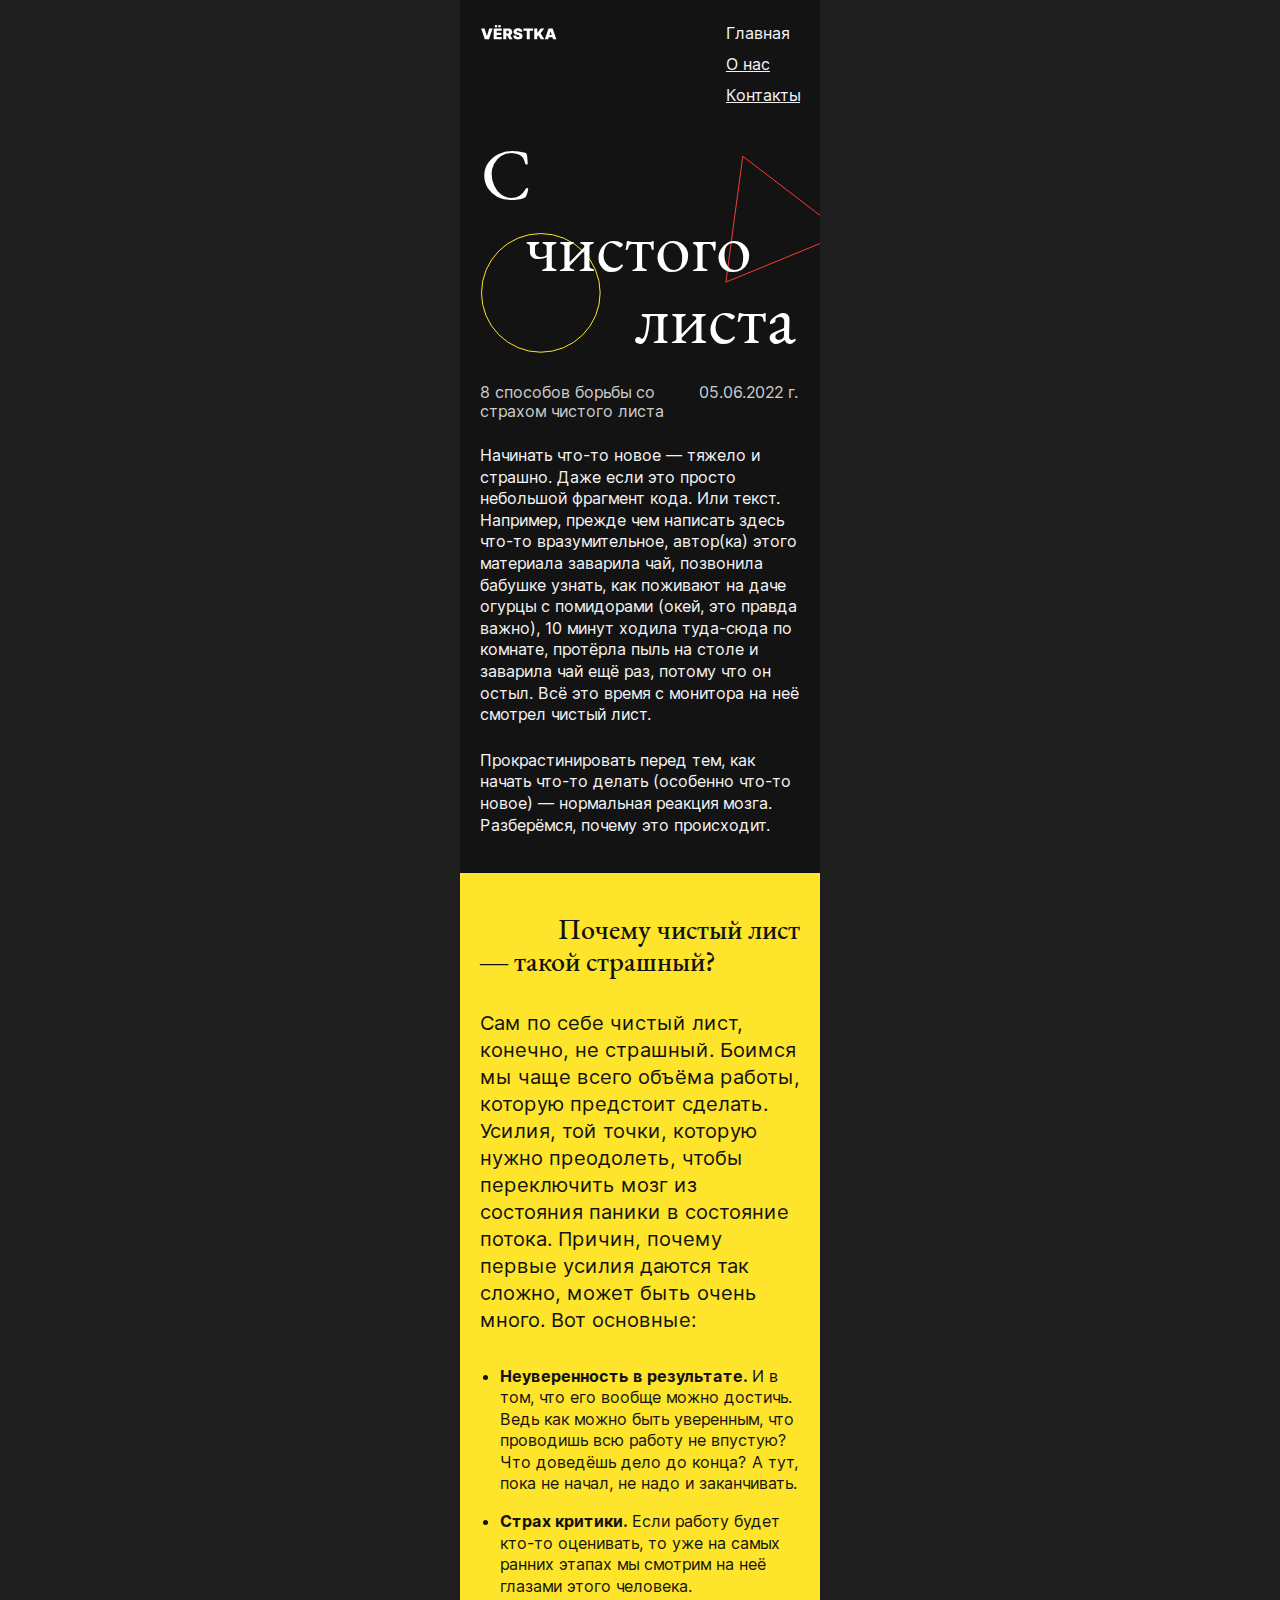
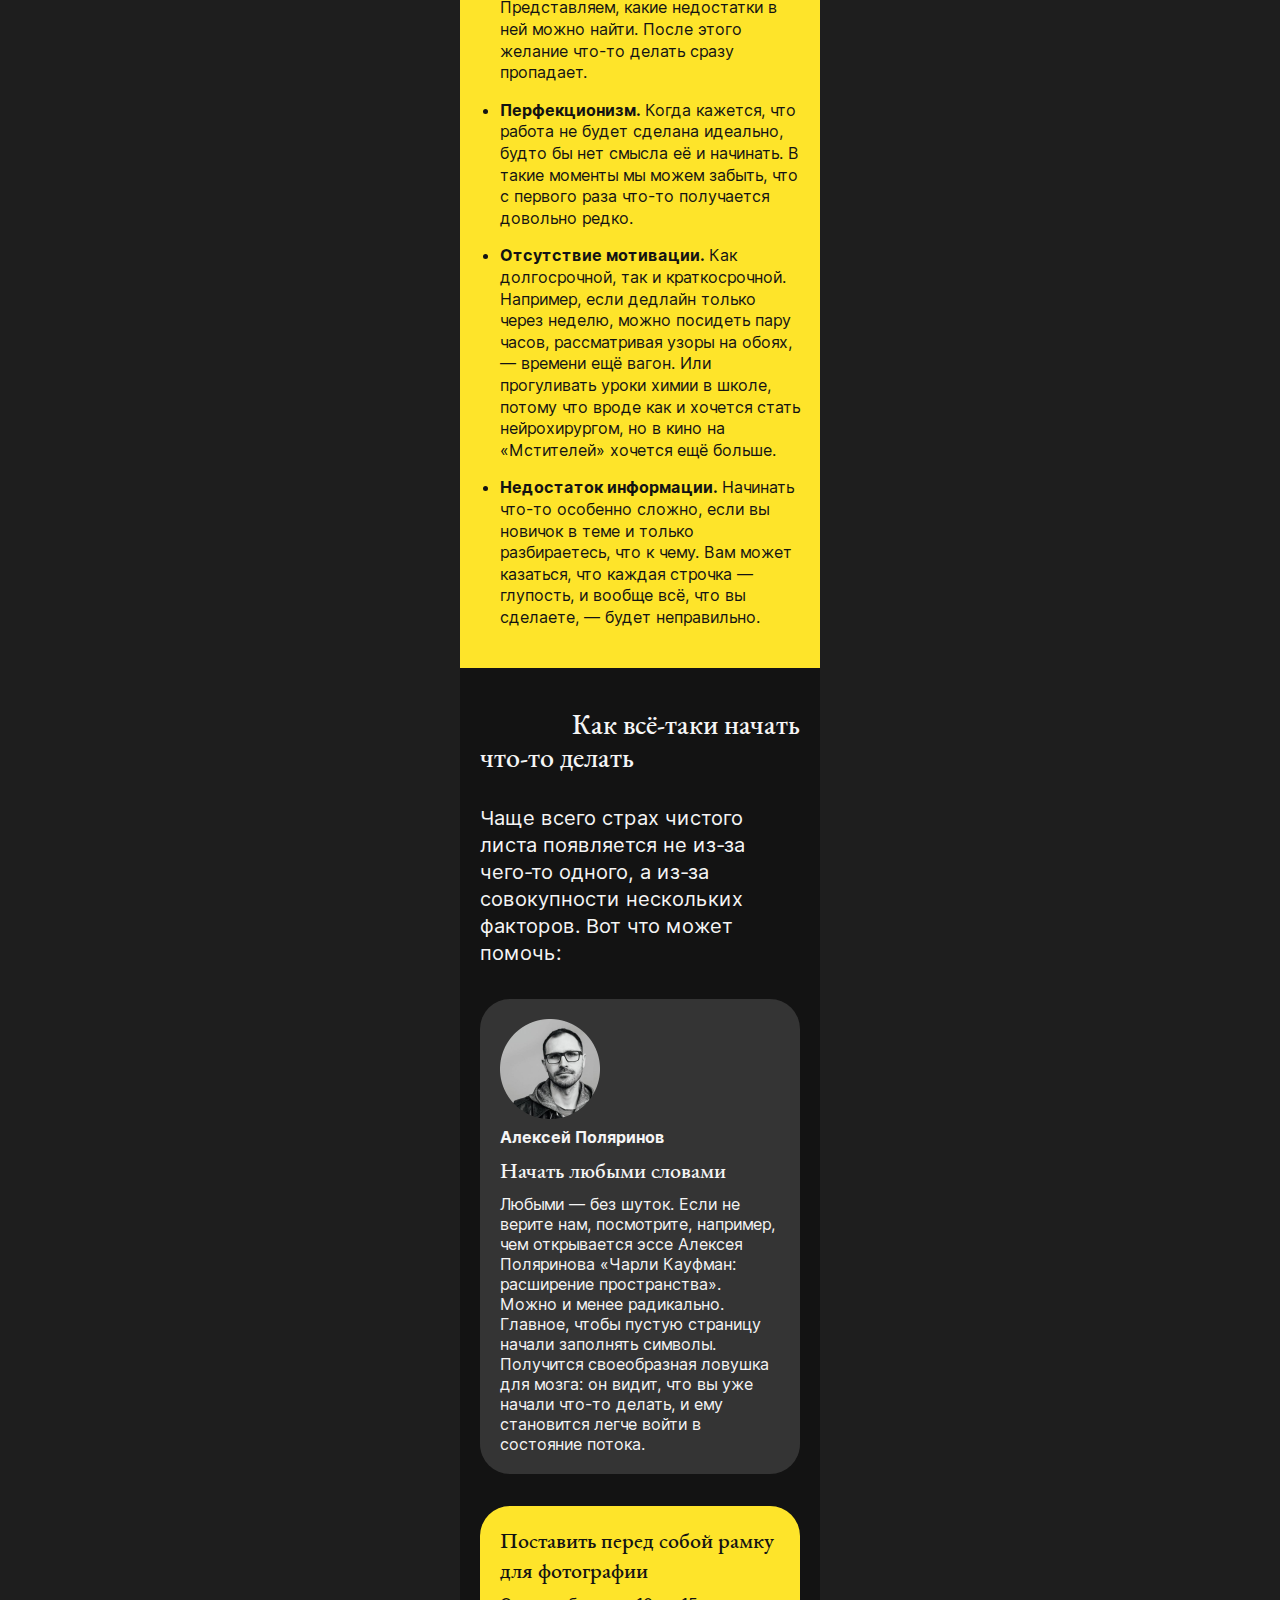
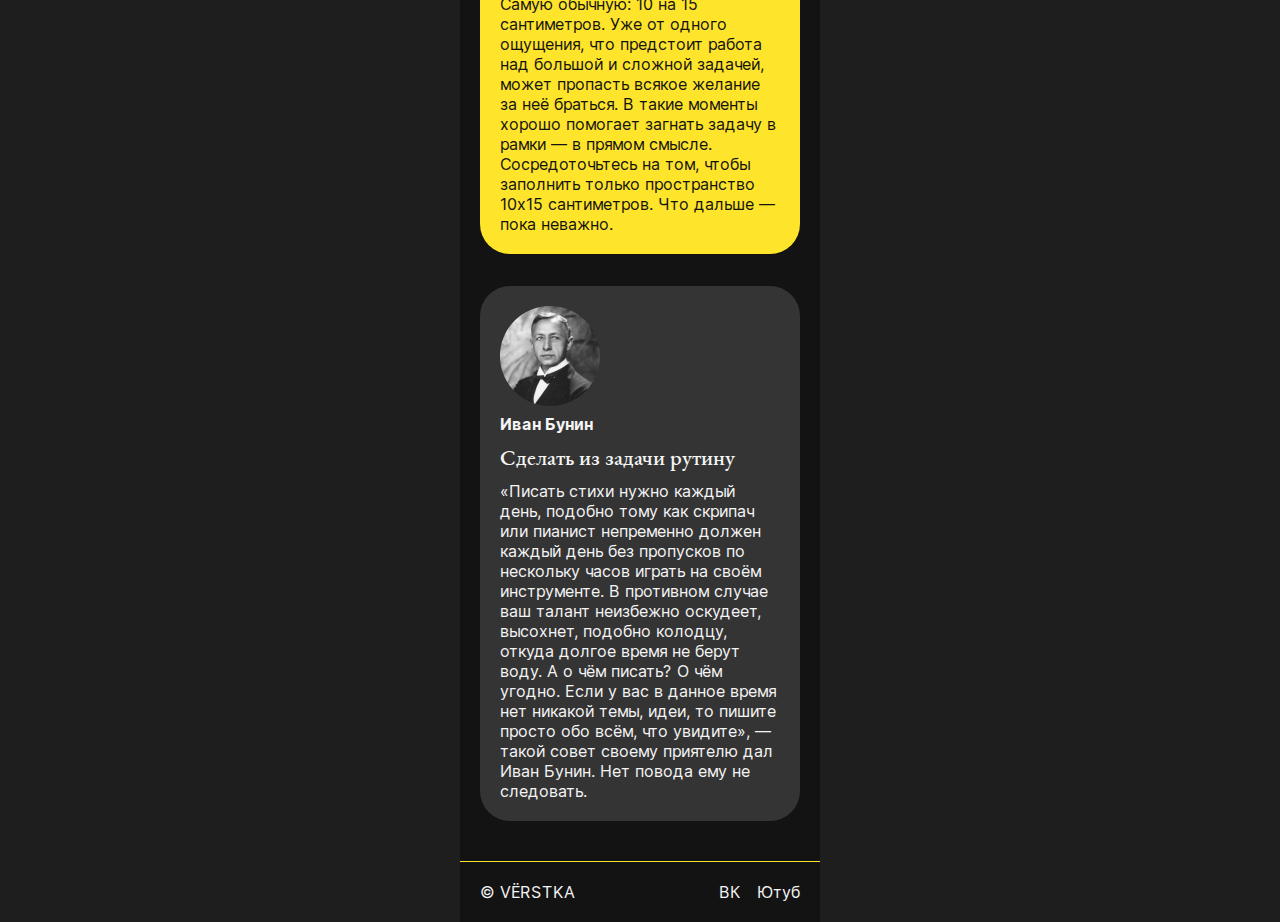
==== index.html @ 7821f0da "first iteration" ====
<!DOCTYPE html>
<html lang="ru">
<head>
    <meta charset="UTF-8">
    <title>С чистого листа</title>
    <link rel="stylesheet" href="fonts/fonts.css">
    <link rel="stylesheet" href="styles/style.css">
</head>
<body>
  <header class="header content-section content-section-theme-dark">
    <a class="header__logo">
      <img class="header__logo-image" src="images/logo.svg" alt="Логотип">
    </a>
    <nav>
      <ul class="header__menu-list">
        <li class="header__menu-item">
          <a class="header__menu-item_active" href="#0">Главная</a>
        </li>
        <li class="header__menu-item">
          <a class="header__menu-link">О нас</a>
        </li>
        <li class="header__menu-item">
          <a class="header__menu-link">Контакты</a>
        </li>
      </ul>
    </nav>
  </header>
  <main>
    <section class="cover content-section content-section-theme-dark">
      <h1 class="cover__title">
        <span class="accent-span">С</span>
        <span class="accent-span text-center">чистого</span>
        <span class="accent-span text-right">листа</span>
      </h1>
    </section>
    <section class="intro content-section content-section-theme-dark">
      <div class="intro__heading">
        <h1 class="intro__title">8 способов борьбы со страхом чистого листа</h1>
        <time class="intro__date">05.06.2022 г.</time>
      </div>
      <div class="intro__main-text">
        <p class="intro__main-text">Начинать что-то новое — тяжело и страшно. Даже если это просто небольшой фрагмент кода. Или текст. Например, прежде чем написать здесь что-то вразумительное, автор(ка) этого материала заварила чай, позвонила бабушке узнать, как поживают на даче огурцы с помидорами (окей, это правда важно), 10 минут ходила туда-сюда по комнате, протёрла пыль на столе и заварила чай ещё раз, потому что он остыл. Всё это время с монитора на неё смотрел чистый лист.</p>
        <p class="intro__main-text">Прокрастинировать перед тем, как начать что-то делать (особенно что-то новое) — нормальная реакция мозга. Разберёмся, почему это происходит.</p>
      </div>
    </section>
    <section class="reasons content-section content-section-theme-bright">
      <h2 class="content-section__subtitle">
        <span class="accent-span text-right">Почему чистый лист</span> 
        <span class="accent-span">— такой cтрашный?</span>
      </h2>
      <p class="content-section__introduction">Сам по себе чистый лист, конечно, не страшный. Боимся мы чаще всего объёма работы, которую предстоит сделать. Усилия, той точки, которую нужно преодолеть, чтобы переключить мозг из состояния паники в состояние потока. Причин, почему первые усилия даются так сложно, может быть очень много. Вот основные:</p>
      <ul class="content-section__list">
        <li class="content-section__list-item"><span class="content-section__list-accent">Неуверенность в результате.</span> И в том, что его вообще можно достичь. Ведь как можно быть уверенным, что проводишь всю работу не впустую? Что доведёшь дело до конца? А тут, пока не начал, не надо и заканчивать.</li>
        <li class="content-section__list-item"><span class="content-section__list-accent">Страх критики.</span> Если работу будет кто-то оценивать, то уже на самых ранних этапах мы смотрим на неё глазами этого человека. Представляем, какие недостатки в ней можно найти. После этого желание что-то делать сразу пропадает.</li>
        <li class="content-section__list-item"><span class="content-section__list-accent">Перфекционизм.</span> Когда кажется, что работа не будет сделана идеально, будто бы нет смысла её и начинать. В такие моменты мы можем забыть, что с первого раза что-то получается довольно редко.</li>
        <li class="content-section__list-item"><span class="content-section__list-accent">Отсутствие мотивации.</span> Как долгосрочной, так и краткосрочной. Например, если дедлайн только через неделю, можно посидеть пару часов, рассматривая узоры на обоях, — времени ещё вагон. Или прогуливать уроки химии в школе, потому что вроде как и хочется стать нейрохирургом, но в кино на «Мстителей» хочется ещё больше.</li>
        <li class="content-section__list-item"><span class="content-section__list-accent">Недостаток информации.</span> Начинать что-то особенно сложно, если вы новичок в теме и только разбираетесь, что к чему. Вам может казаться, что каждая строчка — глупость, и вообще всё, что вы сделаете, — будет неправильно.</li>
      </ul>
    </section>
    <section class="how-to content-section content-section-theme-dark"> 
      <h2 class="content-section__subtitle">
        <span class="accent-span text-right">Как всё-таки начать</span> 
        <span class="accent-span">что-то делать</span>
      </h2>
      <p class="content-section__introduction">Чаще всего страх чистого листа появляется не из-за чего-то одного, а из-за совокупности нескольких факторов. Вот что может помочь:</p>
      <ul class="cards-list">
        <li class="card">
          <article class="card_theme_dark card_author_main">
            <div class="card__author">
              <img class="card__author-photo" src="images/polyarinov.png">
              <p class="card__author-name">Алексей Поляринов</p>
            </div>           
            <div class="card__content">
              <h1 class="card__title">Начать любыми словами</h1>
              <p class="card__text">Любыми — без шуток. Если не верите нам, посмотрите, например, чем открывается эссе Алексея Поляринова «Чарли Кауфман: расширение пространства». Можно и менее радикально. Главное, чтобы пустую страницу начали заполнять символы. Получится своеобразная ловушка для мозга: он видит, что вы уже начали что-то делать, и ему становится легче войти в состояние потока.</p>
            </div>
          </article>
        </li>
        <li class="card">
          <article class="content-section-theme-bright card_text-only">
            <div class="card__content">
              <h1 class="card__title__bright">Поставить перед собой рамку для фотографии</h1>
              <p>Самую обычную: 10 на 15 сантиметров. Уже от одного ощущения, что предстоит работа над большой и сложной задачей, может пропасть всякое желание за неё браться. В такие моменты хорошо помогает загнать задачу в рамки — в прямом смысле. Сосредоточьтесь на том, чтобы заполнить только пространство 10х15 сантиметров. Что дальше — пока неважно.</p>
            </div>
          </article>
        </li>
        <li class="card">
          <article class="card_theme_dark card_author_main">
            <div class="card__author">
              <img class="card__author-photo" src="images/bunin.png">
              <p class="card__author-name">Иван Бунин</p>
            </div>
            <div class="card__content">
              <h1 class="card__title">Сделать из задачи рутину</h1>
              <p class="card__text">«Писать стихи нужно каждый день, подобно тому как скрипач или пианист непременно должен каждый день без пропусков по нескольку часов играть на своём инструменте. В противном случае ваш талант неизбежно оскудеет, высохнет, подобно колодцу, откуда долгое время не берут воду. А о чём писать? О чём угодно. Если у вас в данное время нет никакой темы, идеи, то пишите просто обо всём, что увидите», — такой совет своему приятелю дал Иван Бунин. Нет повода ему не следовать.</p>
            </div>
          </article>
        </li>
      </ul>
    </section>
    </main>
    <footer class="footer content-section content-section-theme-dark">
      <p class="footer__copy">© VЁRSTKA</p>
      <ul class="footer__links">
        <li>
          <a>ВК</a>
        </li>
        <li>
          </a>Ютуб</a>
        </li>
      </ul>
    </footer>
</body>
</html>
---- fonts/fonts.css ----
@font-face {
    font-family: 'EB Garamond';
    font-weight: 500;
    src: url('ebgaramondmedium.woff2') format('woff2'),
        url('ebgaramondmedium.woff') format('woff'),
        url('ebgaramondmedium.ttf') format('tff');
}

@font-face {
    font-family: 'EB Garamond';
    font-weight: 400;
    src: url('ebgaramondregular.woff2') format('woff2'),
        url('ebgaramondregular.woff') format('woff'),
        url('ebgaramondregular.ttf') format('tff');
}
@font-face {
    font-family: 'Inter';
    font-weight: 700;
    src: url('interbold.woff2') format('woff2'),
        url('interbold.woff') format('woff'),
        url('interbold.ttf') format('tff');
}

@font-face {
    font-family: 'Inter';
    font-weight: 400;
    src: url('interregular.woff2') format('woff2'),
        url('interregular.woff') format('woff'),
        url('interregular.ttf') format('tff');
}
---- styles/style.css ----
body {
  margin: 0;
  background-color: #1e1e1e;
  font-family: Inter, sans-serif;
}

h1,
h2,
h3,
h4,
h5,
h6,
p,
ul,
ol,
blockquote {
  margin: 0;
  padding: 0;
}

.content-section {
  box-sizing: border-box;
  width: 360px;
  margin: auto;
}

.content-section-theme-dark {
  color: #f5f5f5;
  background-color:#131313;
}

.content-section-theme-bright {
  color: #131313;
  background-color: #fee42a;
}

.accent-span {
  display: block;
}

.text-center {
  text-align: center;
}

.text-right {
  text-align: right;
}

.header {
  display: flex;
  justify-content: space-between;
  padding: 24px 20px;
}

.header__logo-image {
  width: 78.45px;
  height: 15.43px;
}

.header__menu-list {
  display: flex;
  flex-direction: column;
  gap: 12px;
  list-style: none;
  font-size: 16px;
  font-style: normal;
  font-weight: 400;
  line-height: 120%;
}

.header__menu-link {
  text-decoration: underline;
} 

.header__menu-item_active {
  text-decoration: none;
  color: #f5f5f5;
}

.cover {
  background-image: url('../images/cover.svg');
  background-size: 339px 198px;
  background-repeat: no-repeat;
  background-position: bottom right;
}

.cover__title {
  padding: 7px 24px 0px 21px;
  color: #fff;
  font-family: EB Garamond;
  line-height: 100%;
  font-size: 72px;
  font-style: normal;
  font-weight: 400;
}

.intro {
  display: flex;
  flex-direction: column;
  gap: 24px;
  padding: 30px 20px 37px;
}

.intro__heading {
  color: #ccc;
  display: flex;
  justify-content: space-between;
  align-items: flex-start;
}

.intro__title {
  width: 203px;
  font-size: 16px;
  font-style: normal;
  font-weight: 400;
  line-height: 120%;
}

.intro__date {
  width: 101px;
  font-size: 16px;
  font-style: normal;
  font-weight: 400;
  line-height: 120%;
}

.intro__main-text { 
  display: flex;
  flex-direction: column;
  gap: 24px;
  font-size: 16px;
  font-style: normal;
  font-weight: 400;
  line-height: 135%;
}

.reasons {
  display: flex;
  flex-direction: column;
  gap: 32px;
  padding: 40px 20px;
}

.content-section__subtitle {
  font-family: EB Garamond;
  font-size: 28px;
  font-weight: 500;
  font-style: normal;
  line-height: 115%;
}

.content-section__introduction {
  font-size: 20px;
  font-style: normal;
  font-weight: 400;
  line-height: 135%; 
}

.content-section__list {
  display: flex;
  flex-direction: column;
  gap: 16px;
  margin-left: 20px;
  font-size: 16px;
  font-style: normal;
  font-weight: 400;
  line-height: 135%;
}

.content-section__list-accent {
  font-size: 16px;
  font-style: normal;
  font-weight: 700;
  line-height: 135%;
}

.how-to {
  display: flex;
  flex-direction: column;
  gap: 32px;
  padding: 40px 20px;
}

.card {
  list-style: none;
}

.cards-list {
  display: flex;
  flex-direction: column;
  gap: 32px;
}

.card_theme_dark {
  background-color:#343434;
  color: #f5f5f5;
}

.card_author_main {
  display: flex;
  flex-direction: column;
  gap: 8px;
  border-radius: 30px;
  padding: 20px;
}

.card__author {
  display: flex;
  flex-direction: column;
  gap: 8px;
}

.card__author-photo {
  width: 100px;
  height: 100px;
}

.card__author-name {
  color: #F5F5F5;
  font-family: Inter;
  font-size: 16px;
  font-style: normal;
  font-weight: 700;
  line-height: 135%;
}

.card__title {
  color: #f5f5f5;
  font-family: EB Garamond;
  font-size: 22px;
  font-style: normal;
  font-weight: 500;
  line-height: 135%;
}

.card__content {
  font-family: Inter;
  display: flex;
  flex-direction: column;
  gap: 8px;
}

.card_text-only {
  padding: 20px;
  border-radius: 30px;
}

.card__title__bright {
  color: #131313;
  font-family: EB Garamond;
  font-size: 22px;
  font-weight: 500;
  line-height: 135%; 
}

.footer {
  display: flex;
  flex-direction: row;
  justify-content: space-between;
  border-top: 1px solid #fee42a;
  padding: 20px;
}

.footer__links {
  display: flex;
  gap: 16px;
  list-style: none;
}
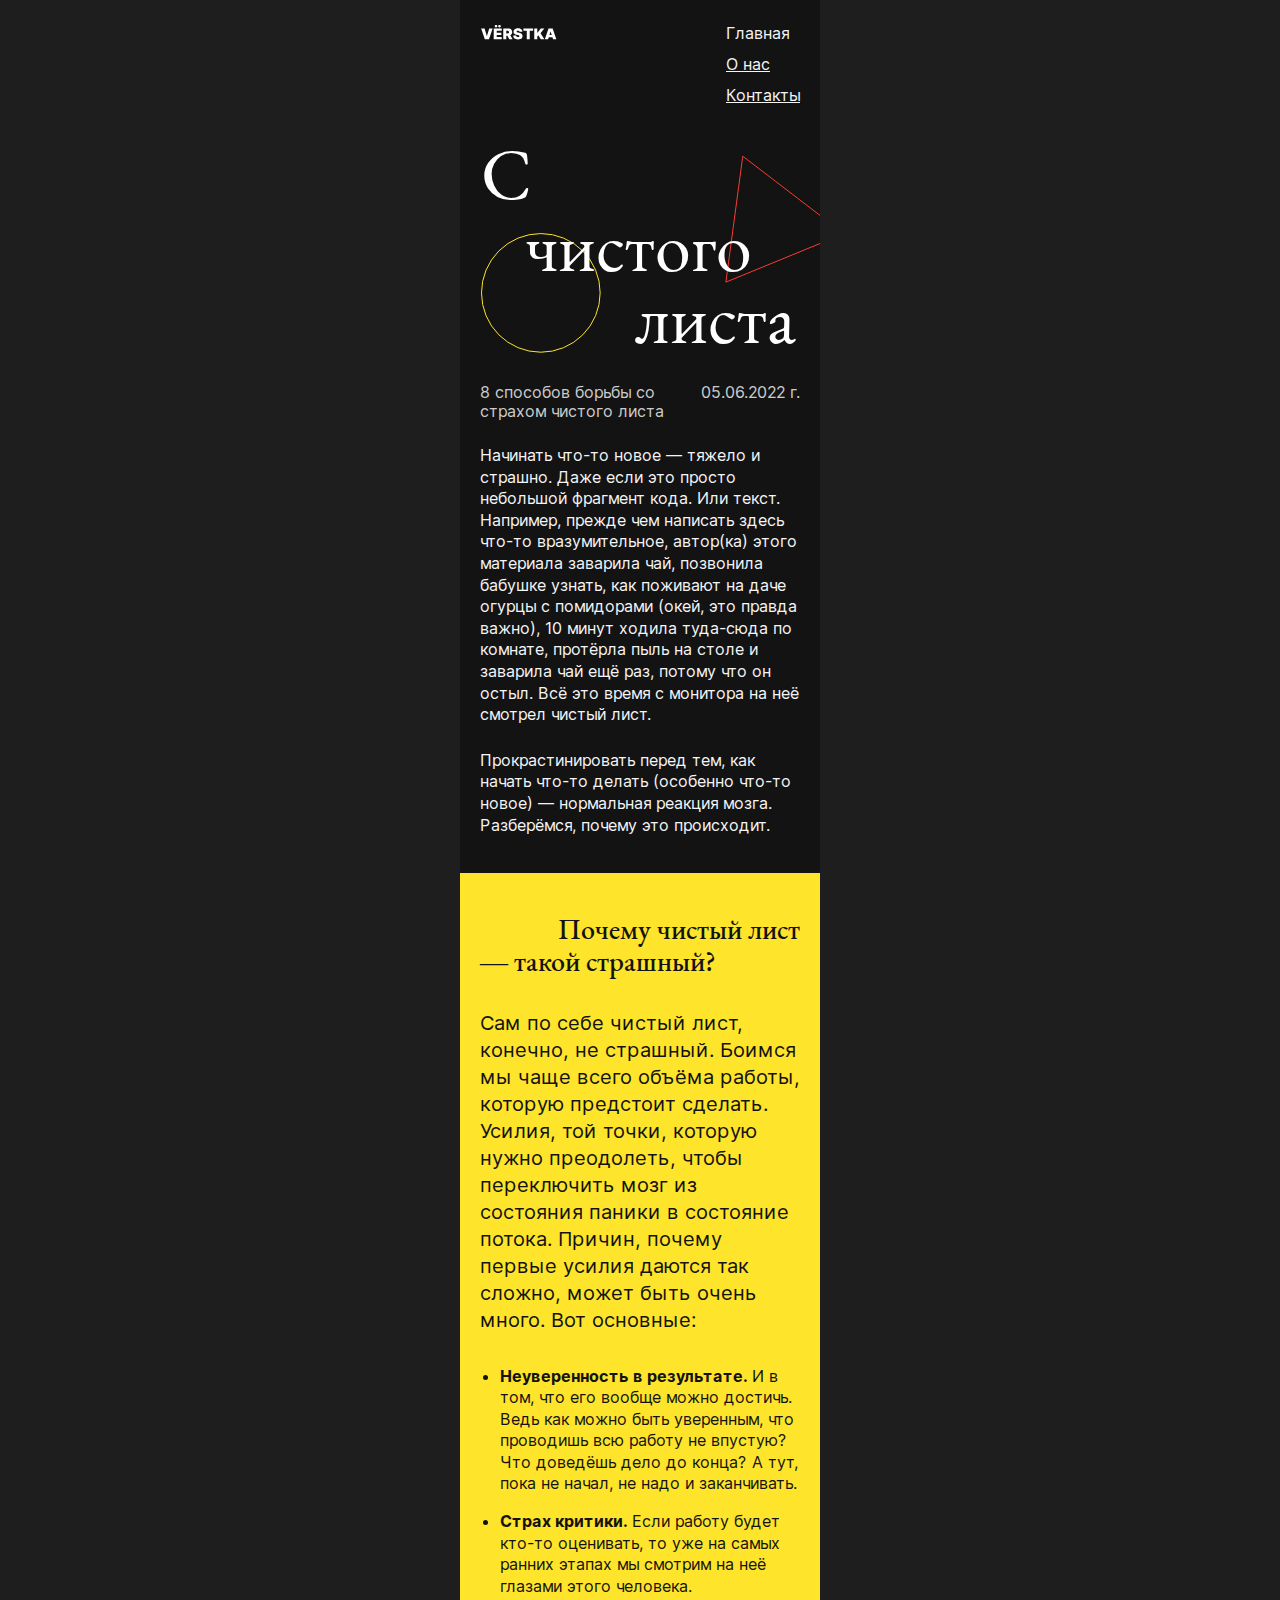
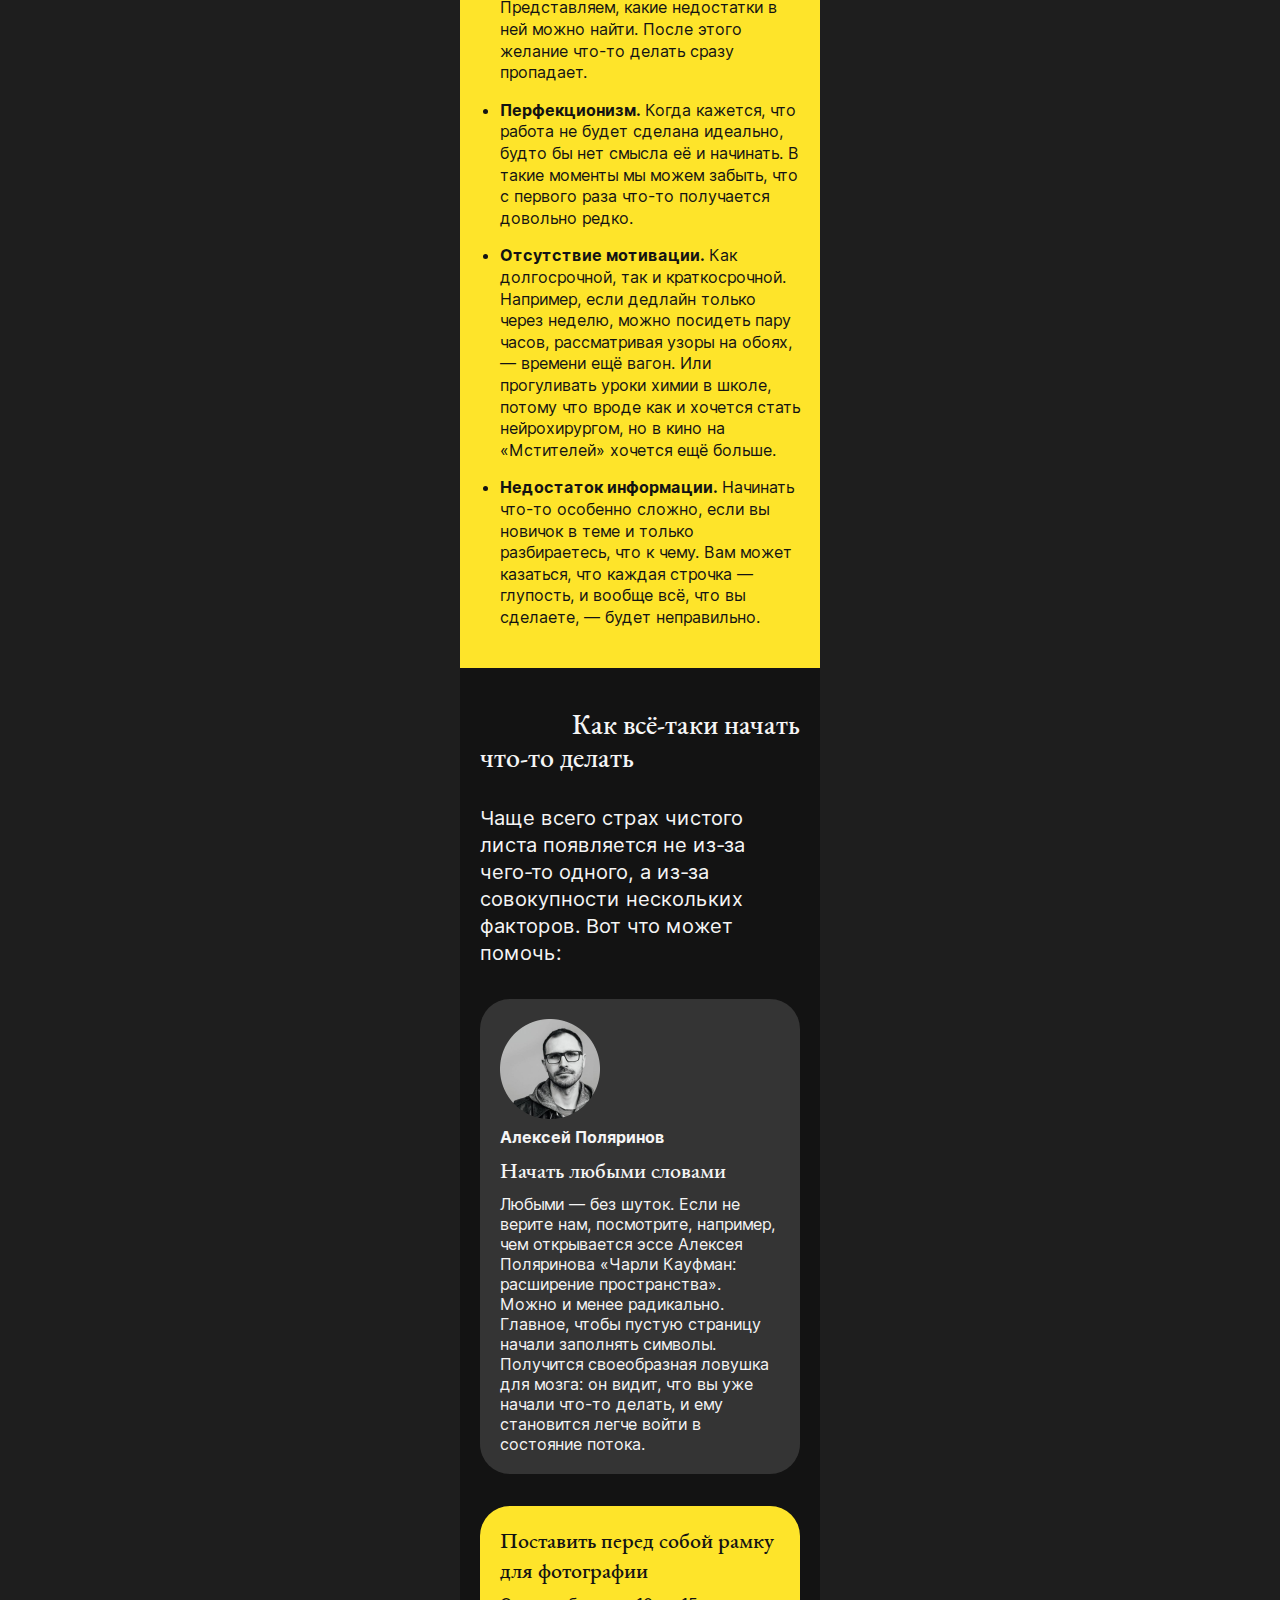
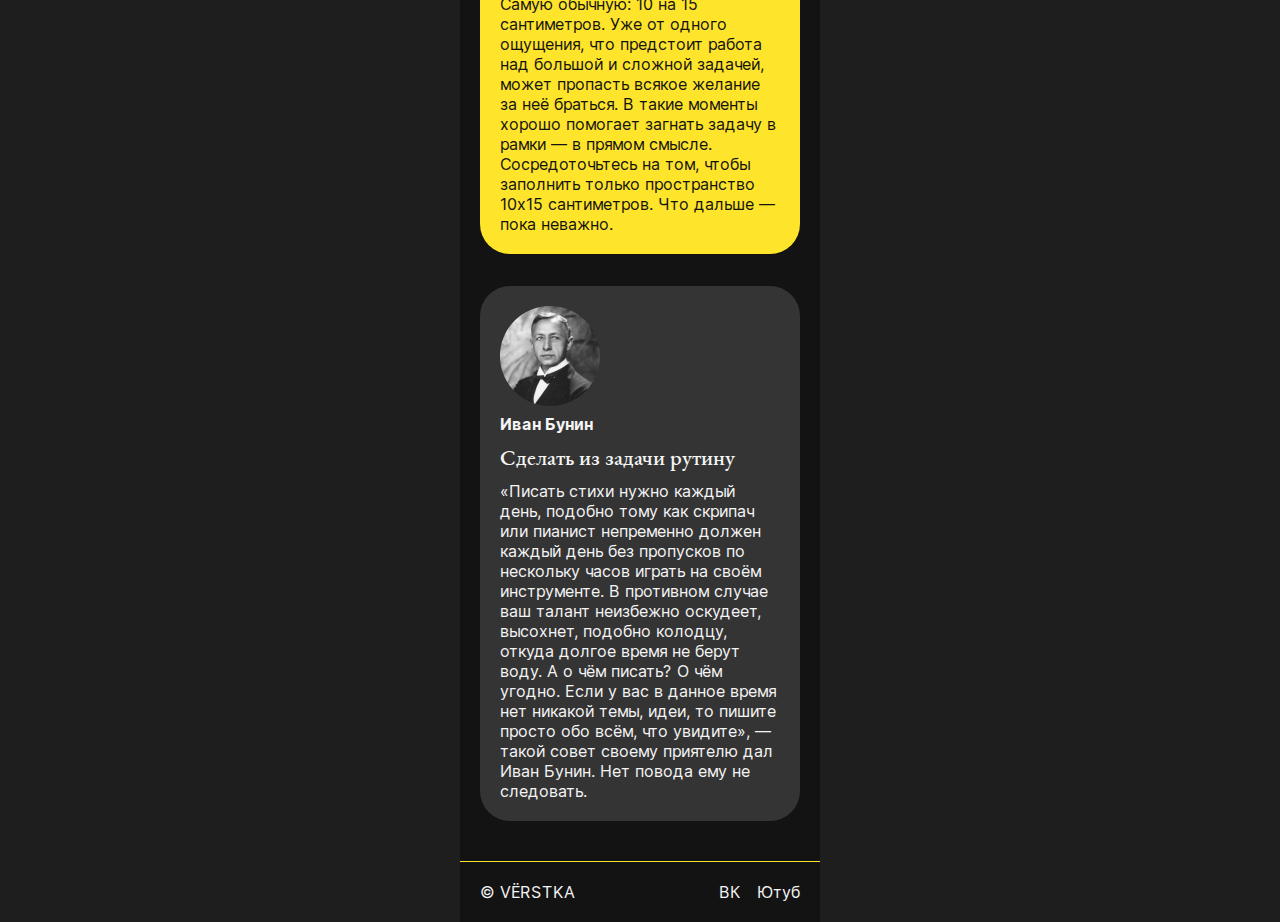
==== commit 7d42f341: "third iteration" ====
--- a/index.html
+++ b/index.html
@@ -36,7 +36,7 @@
     <section class="intro content-section content-section-theme-dark">
       <div class="intro__heading">
         <h1 class="intro__title">8 способов борьбы со страхом чистого листа</h1>
-        <time class="intro__date">05.06.2022 г.</time>
+        <time class="intro__date" datetime="2022-06-05">05.06.2022 г.</time>
       </div>
       <div class="intro__main-text">
         <p class="intro__main-text">Начинать что-то новое — тяжело и страшно. Даже если это просто небольшой фрагмент кода. Или текст. Например, прежде чем написать здесь что-то вразумительное, автор(ка) этого материала заварила чай, позвонила бабушке узнать, как поживают на даче огурцы с помидорами (окей, это правда важно), 10 минут ходила туда-сюда по комнате, протёрла пыль на столе и заварила чай ещё раз, потому что он остыл. Всё это время с монитора на неё смотрел чистый лист.</p>
@@ -45,7 +45,7 @@
     </section>
     <section class="reasons content-section content-section-theme-bright">
       <h2 class="content-section__subtitle">
-        <span class="accent-span text-right">Почему чистый лист</span> 
+        <span class="accent-span text-right">Почему чистый лист</span>
         <span class="accent-span">— такой cтрашный?</span>
       </h2>
       <p class="content-section__introduction">Сам по себе чистый лист, конечно, не страшный. Боимся мы чаще всего объёма работы, которую предстоит сделать. Усилия, той точки, которую нужно преодолеть, чтобы переключить мозг из состояния паники в состояние потока. Причин, почему первые усилия даются так сложно, может быть очень много. Вот основные:</p>
@@ -57,9 +57,9 @@
         <li class="content-section__list-item"><span class="content-section__list-accent">Недостаток информации.</span> Начинать что-то особенно сложно, если вы новичок в теме и только разбираетесь, что к чему. Вам может казаться, что каждая строчка — глупость, и вообще всё, что вы сделаете, — будет неправильно.</li>
       </ul>
     </section>
-    <section class="how-to content-section content-section-theme-dark"> 
+    <section class="how-to content-section content-section-theme-dark">
       <h2 class="content-section__subtitle">
-        <span class="accent-span text-right">Как всё-таки начать</span> 
+        <span class="accent-span text-right">Как всё-таки начать</span>
         <span class="accent-span">что-то делать</span>
       </h2>
       <p class="content-section__introduction">Чаще всего страх чистого листа появляется не из-за чего-то одного, а из-за совокупности нескольких факторов. Вот что может помочь:</p>
@@ -67,9 +67,9 @@
         <li class="card">
           <article class="card_theme_dark card_author_main">
             <div class="card__author">
-              <img class="card__author-photo" src="images/polyarinov.png">
+              <img class="card__author-photo" src="images/polyarinov.png" alt="Алексей Поляринов">
               <p class="card__author-name">Алексей Поляринов</p>
-            </div>           
+            </div>
             <div class="card__content">
               <h1 class="card__title">Начать любыми словами</h1>
               <p class="card__text">Любыми — без шуток. Если не верите нам, посмотрите, например, чем открывается эссе Алексея Поляринова «Чарли Кауфман: расширение пространства». Можно и менее радикально. Главное, чтобы пустую страницу начали заполнять символы. Получится своеобразная ловушка для мозга: он видит, что вы уже начали что-то делать, и ему становится легче войти в состояние потока.</p>
@@ -87,7 +87,7 @@
         <li class="card">
           <article class="card_theme_dark card_author_main">
             <div class="card__author">
-              <img class="card__author-photo" src="images/bunin.png">
+              <img class="card__author-photo" src="images/bunin.png" alt="Иван Бунин">
               <p class="card__author-name">Иван Бунин</p>
             </div>
             <div class="card__content">
@@ -106,7 +106,7 @@
           <a>ВК</a>
         </li>
         <li>
-          </a>Ютуб</a>
+          <a>Ютуб</a>
         </li>
       </ul>
     </footer>
--- a/styles/style.css
+++ b/styles/style.css
@@ -70,7 +70,7 @@
 
 .header__menu-link {
   text-decoration: underline;
-} 
+}
 
 .header__menu-item_active {
   text-decoration: none;
@@ -117,14 +117,13 @@
 }
 
 .intro__date {
-  width: 101px;
   font-size: 16px;
   font-style: normal;
   font-weight: 400;
   line-height: 120%;
 }
 
-.intro__main-text { 
+.intro__main-text {
   display: flex;
   flex-direction: column;
   gap: 24px;
@@ -153,7 +152,7 @@
   font-size: 20px;
   font-style: normal;
   font-weight: 400;
-  line-height: 135%; 
+  line-height: 135%;
 }
 
 .content-section__list {
@@ -250,7 +249,7 @@
   font-family: EB Garamond;
   font-size: 22px;
   font-weight: 500;
-  line-height: 135%; 
+  line-height: 135%;
 }
 
 .footer {
